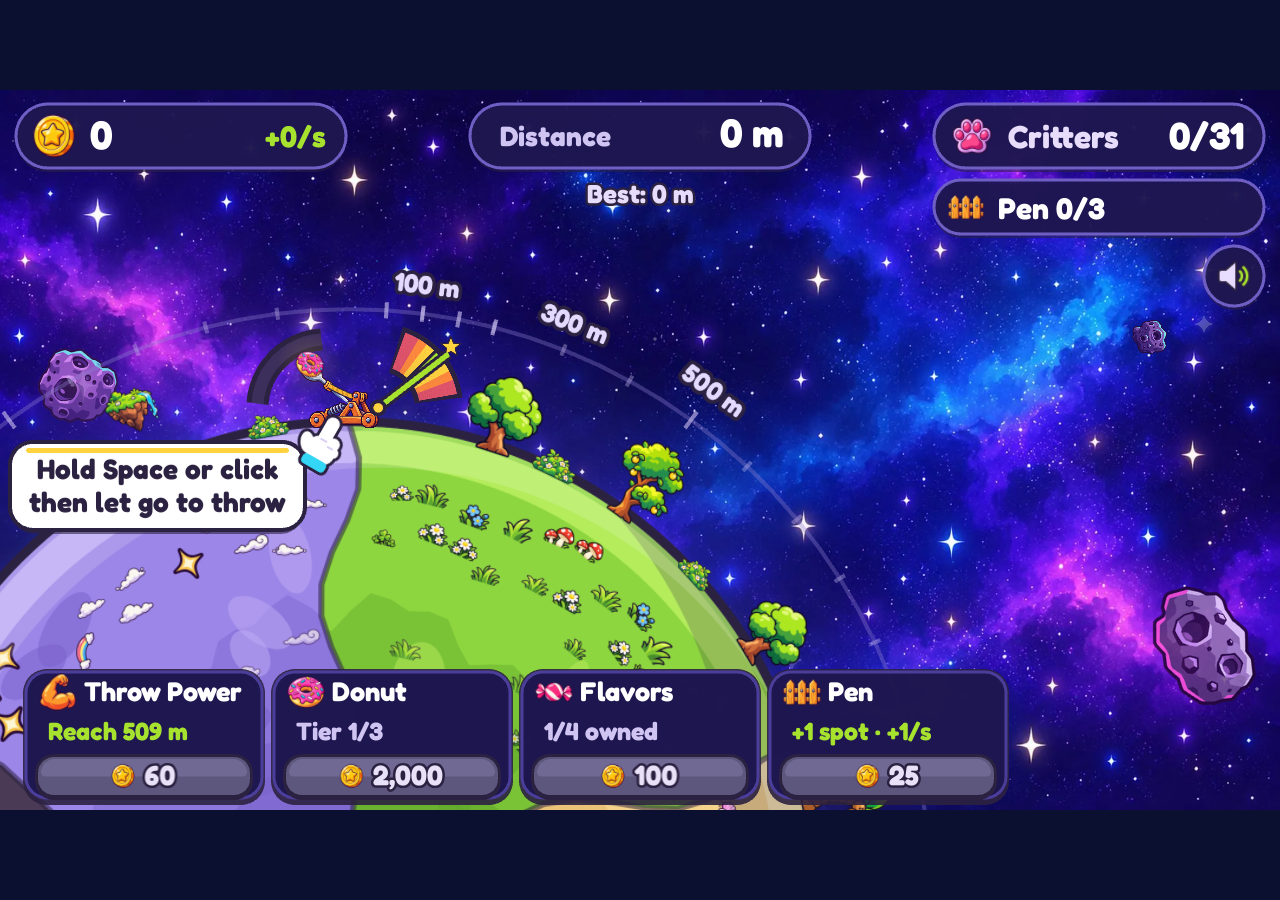
==== index.html @ 1882c7a2 "Snack Planet v1.0.0 web build" ====
<!doctype html>
<html lang="en">
  <head>
    <meta charset="UTF-8" />
    <meta
      name="viewport"
      content="width=device-width, initial-scale=1, maximum-scale=1, user-scalable=no, viewport-fit=cover"
    />
    <meta name="theme-color" content="#140f3a" />
    <link rel="icon" href="data:," />
    <title>Snack Planet</title>
    <style>
      html,
      body {
        margin: 0;
        padding: 0;
        width: 100%;
        height: 100%;
        overflow: hidden;
        background: #0b1030;
        overscroll-behavior: none;
        touch-action: none;
        -webkit-user-select: none;
        user-select: none;
        -webkit-touch-callout: none;
        -webkit-tap-highlight-color: transparent;
      }
      #game {
        position: fixed;
        inset: 0;
        touch-action: none;
      }
      #game canvas {
        touch-action: none;
        display: block;
      }
      /* Rotate prompt (11-04, Allen: a phone opened upright shows the game as a thin strip). Only
         touch screens held upright see it; a narrow desktop window does not. Pure CSS, so it comes
         and goes with the rotation itself, and it sits over the canvas so a tap on it never starts
         a throw. */
      #rotate {
        display: none;
        position: fixed;
        inset: 0;
        z-index: 100;
        flex-direction: column;
        align-items: center;
        justify-content: center;
        gap: 22px;
        padding: 24px;
        box-sizing: border-box;
        background: rgba(11, 16, 48, 0.94);
        color: #ffffff;
        font-family: 'Fredoka', system-ui, sans-serif;
        font-weight: 700;
        text-align: center;
        touch-action: none;
      }
      #rotate .title {
        font-size: 28px;
        line-height: 1.2;
      }
      #rotate .sub {
        font-size: 18px;
        font-weight: 500;
        color: #cfc4f2;
      }
      #rotate svg {
        width: 120px;
        height: 120px;
        animation: sp-rotate 2.4s ease-in-out infinite;
      }
      @keyframes sp-rotate {
        0%, 20% { transform: rotate(0deg); }
        50%, 80% { transform: rotate(-90deg); }
        100% { transform: rotate(0deg); }
      }
      @media (prefers-reduced-motion: reduce) {
        #rotate svg { animation: none; transform: rotate(-90deg); }
      }
      @media (orientation: portrait) and (pointer: coarse) {
        #rotate { display: flex; }
      }
    </style>
    <script type="module" crossorigin src="./assets/index-VWS22mzJ.js"></script>
    <link rel="modulepreload" crossorigin href="./assets/phaser-0YPJO2g1.js">
    <link rel="stylesheet" crossorigin href="./assets/index-D0pTdJVV.css">
  </head>
  <body>
    <div id="game"></div>
    <div id="rotate" role="alert" aria-live="polite">
      <svg viewBox="0 0 120 120" aria-hidden="true">
        <rect x="38" y="14" width="44" height="92" rx="9" fill="#2c2370" stroke="#ffffff" stroke-width="5" />
        <rect x="45" y="26" width="30" height="64" rx="3" fill="#6f5fc4" />
        <circle cx="60" cy="98" r="3.5" fill="#ffffff" />
      </svg>
      <div class="title">Rotate your phone</div>
      <div class="sub">Snack Planet plays in landscape</div>
    </div>
  </body>
</html>
---- assets/index-D0pTdJVV.css ----
@font-face{font-family:Fredoka;font-style:normal;font-display:swap;font-weight:500;src:url(./fredoka-latin-500-normal-B0JifZgm.woff2) format("woff2"),url(./fredoka-latin-500-normal-BL692wg7.woff) format("woff")}@font-face{font-family:Fredoka;font-style:normal;font-display:swap;font-weight:700;src:url(./fredoka-latin-700-normal-BOIZVyIN.woff2) format("woff2"),url(./fredoka-latin-700-normal-C8FeHd3X.woff) format("woff")}
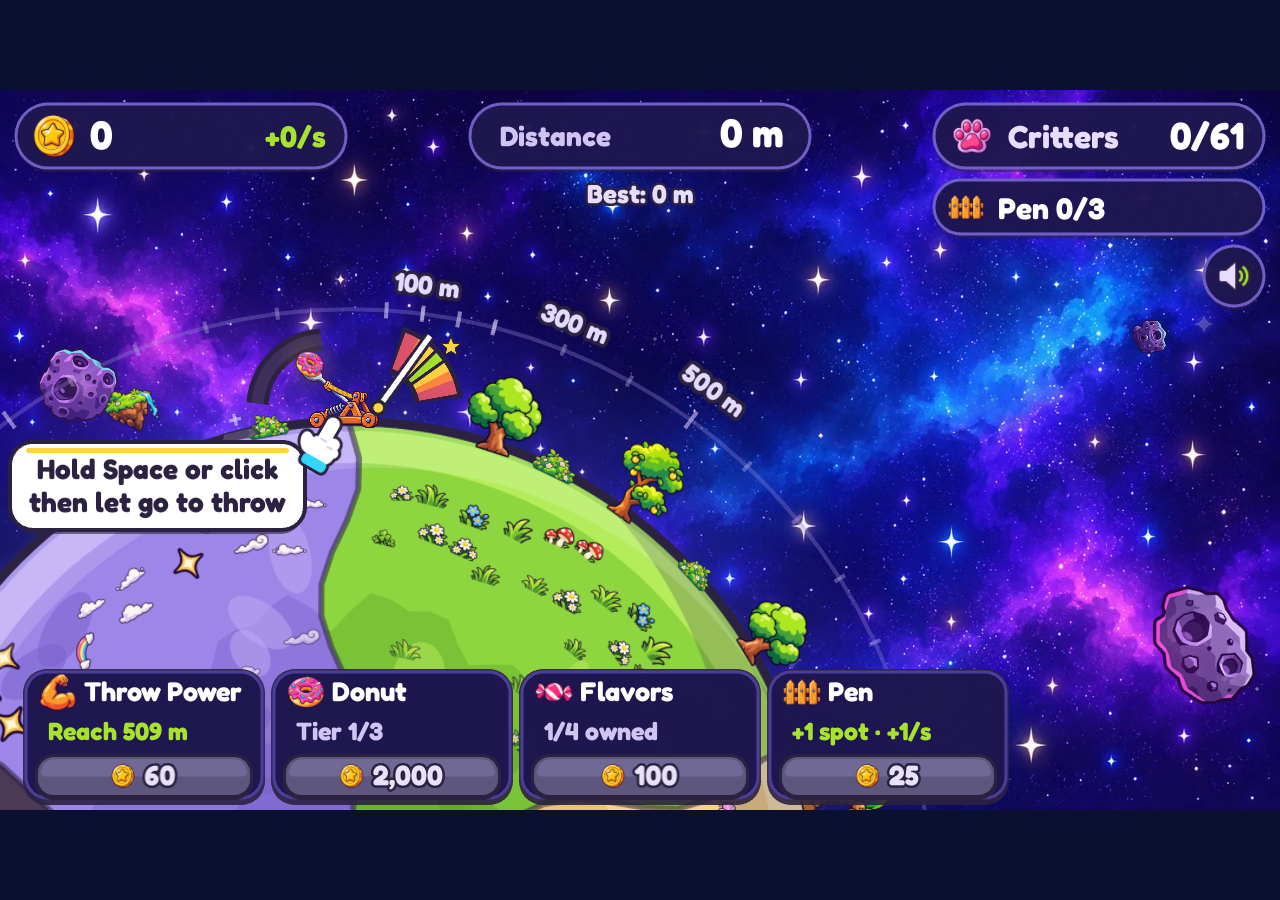
==== commit b3a30f6f: "Snack Planet v1.1 web build: aim coaching, early discovery pacing, new-critter banner, cards tuck du" ====
--- a/index.html
+++ b/index.html
@@ -81,8 +81,30 @@
       @media (orientation: portrait) and (pointer: coarse) {
         #rotate { display: flex; }
       }
+      /* iOS app only (main.ts adds .ios when VITE_PLATFORM=ios). The web view is full screen; the
+         canvas keeps clear of the Dynamic Island and the screen corners (left/right/top insets) and
+         the bars around the 16:9 game show the same starfield, blurred and dimmed. No bottom inset:
+         on a landscape iPhone the game's height is the limit and taps over the home indicator are
+         fine (the app defers the swipe-up gesture). An iPad window held upright letterboxes the game
+         instead of asking to rotate. */
+      .ios body::before {
+        content: '';
+        position: fixed;
+        inset: -24px;
+        background: #0b1030 url('assets/bg/space.webp') center / cover no-repeat;
+        filter: blur(10px) brightness(0.55);
+      }
+      .ios #game {
+        top: env(safe-area-inset-top);
+        right: env(safe-area-inset-right);
+        bottom: 0;
+        left: env(safe-area-inset-left);
+      }
+      .ios #rotate {
+        display: none !important;
+      }
     </style>
-    <script type="module" crossorigin src="./assets/index-VWS22mzJ.js"></script>
+    <script type="module" crossorigin src="./assets/index-CEvLMeFj.js"></script>
     <link rel="modulepreload" crossorigin href="./assets/phaser-0YPJO2g1.js">
     <link rel="stylesheet" crossorigin href="./assets/index-D0pTdJVV.css">
   </head>
